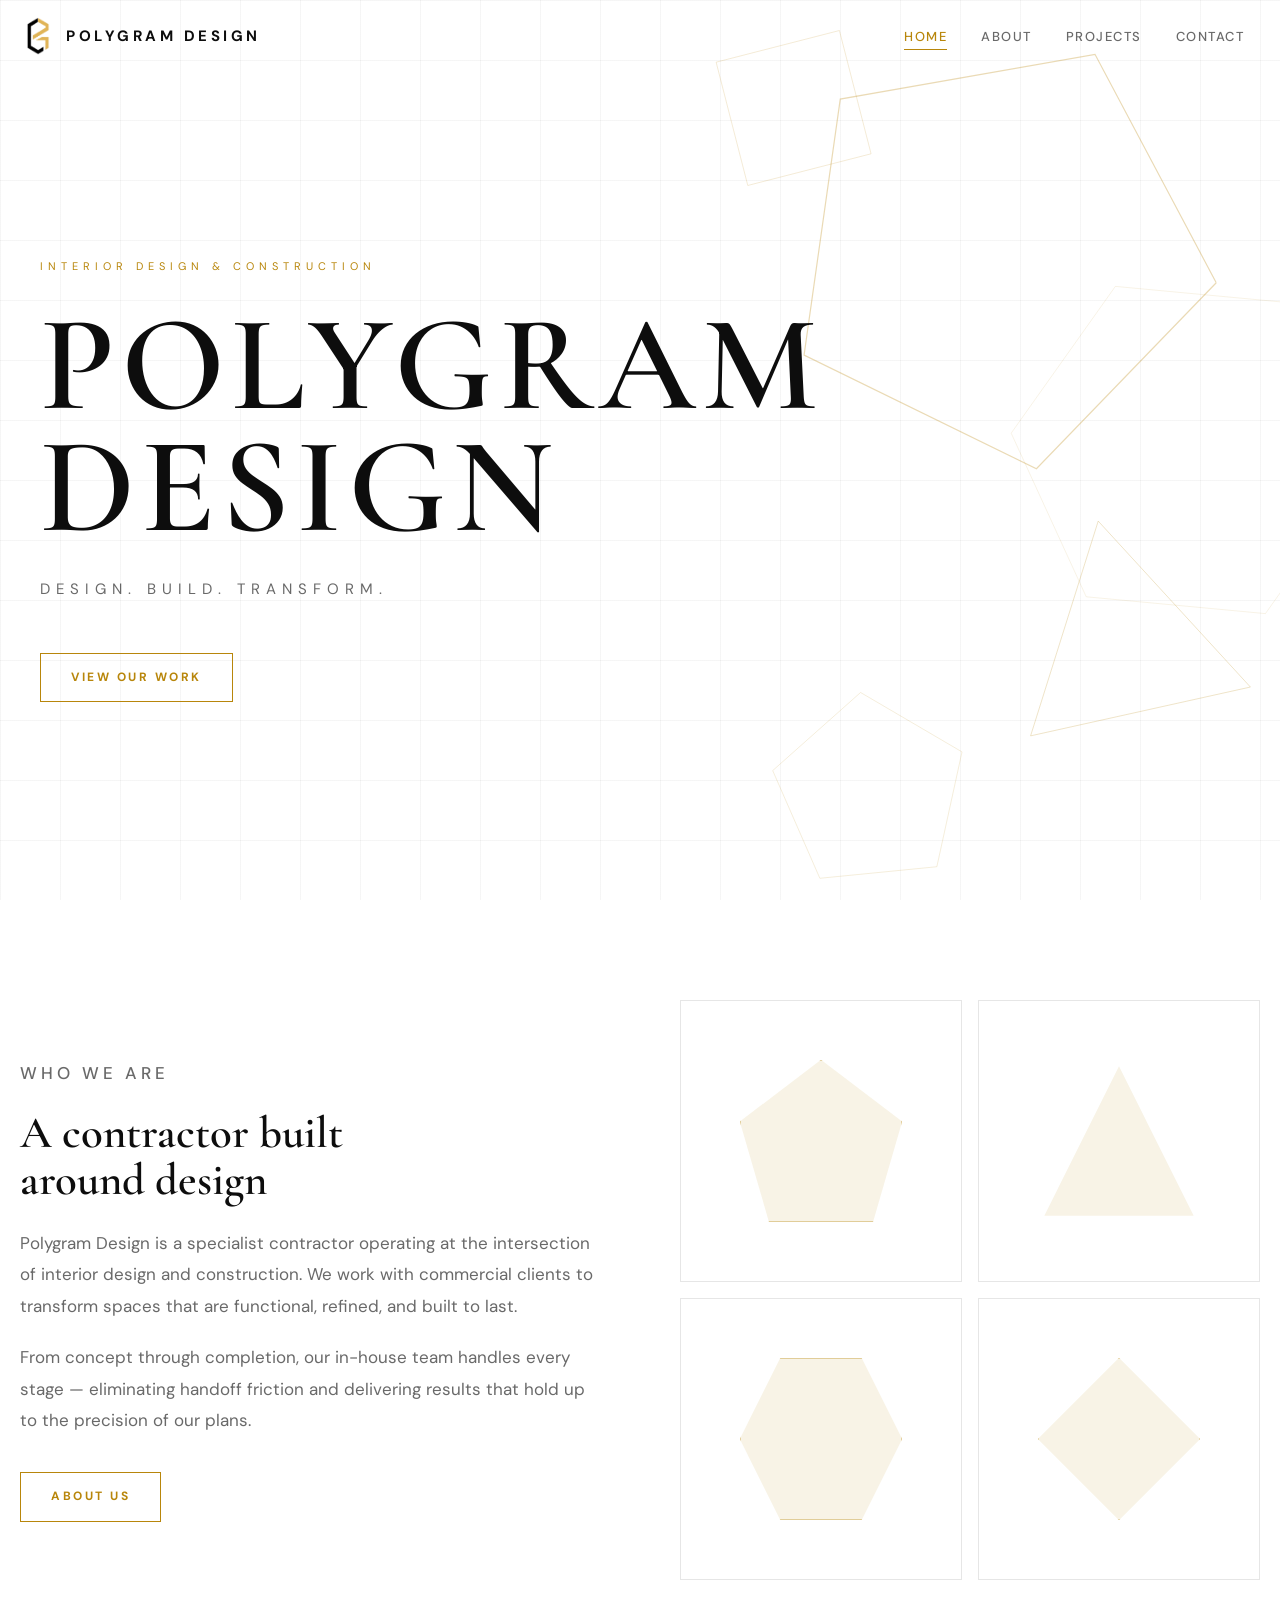
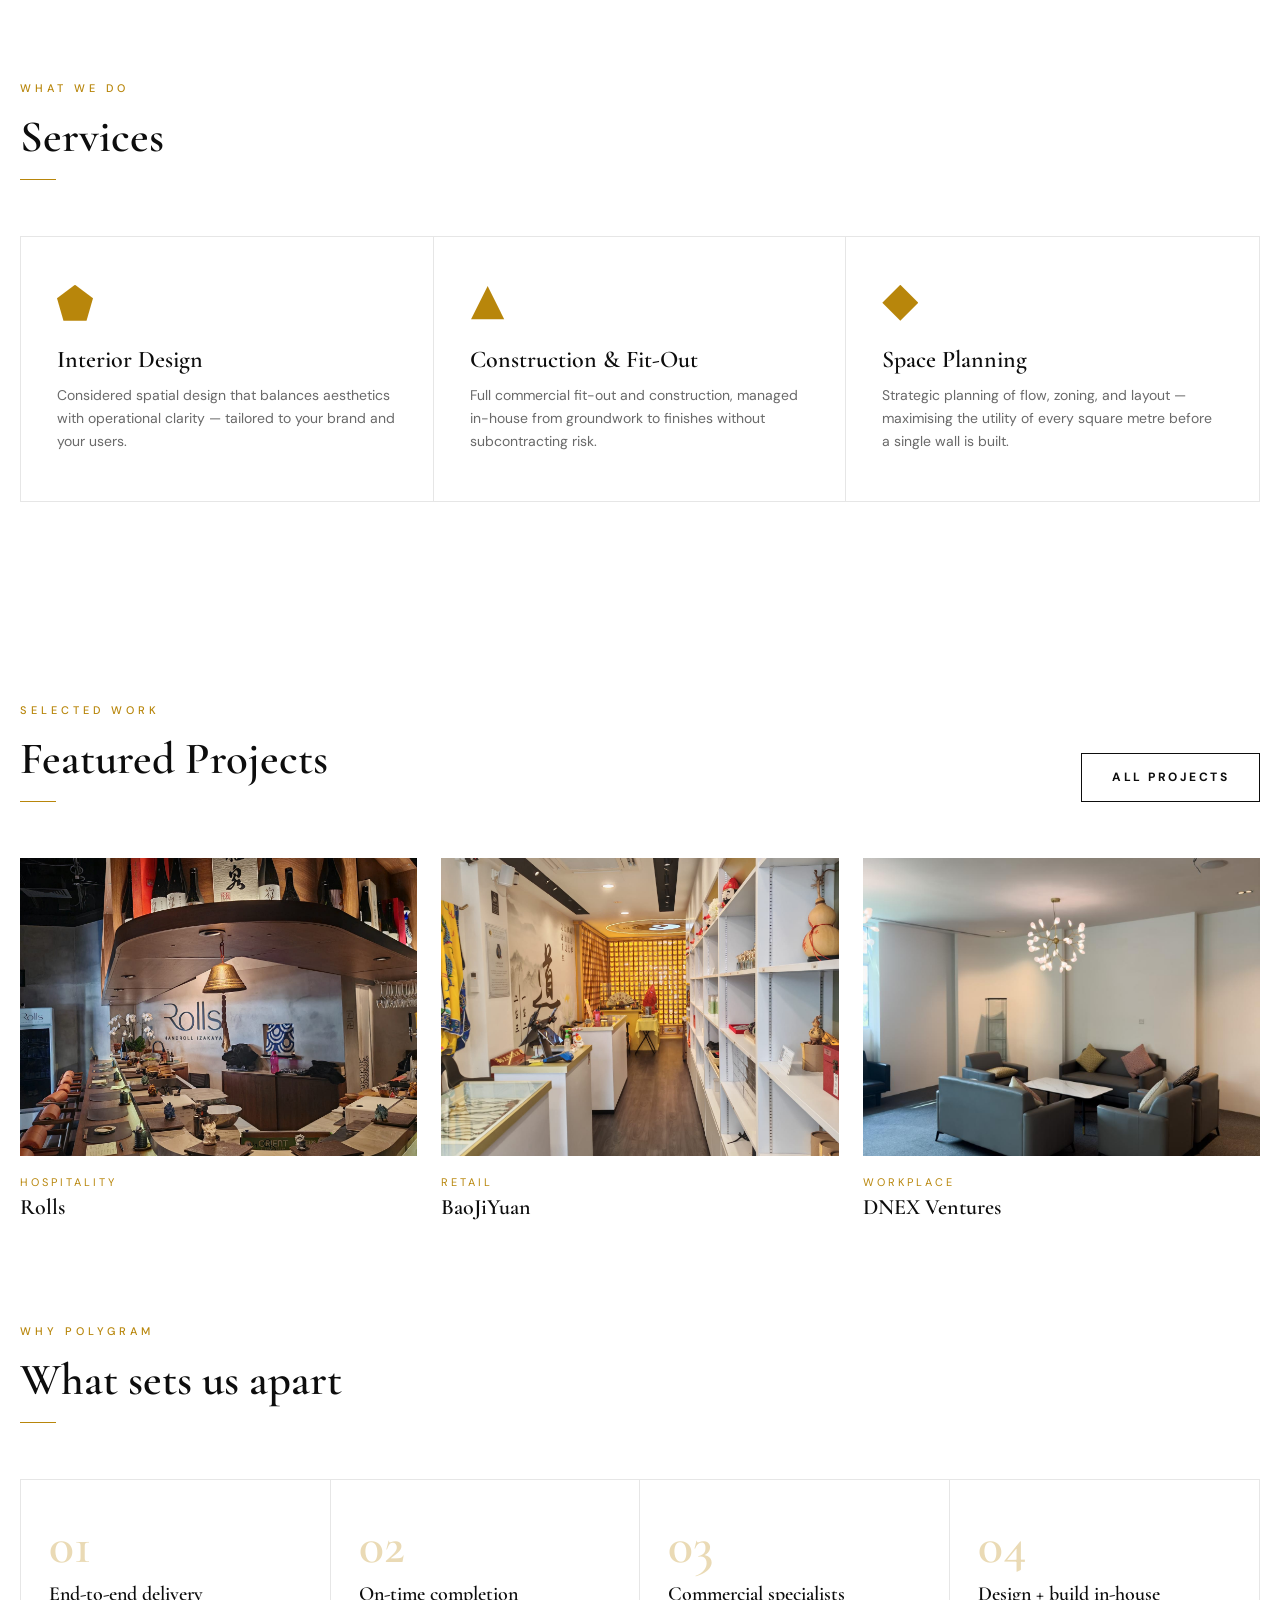
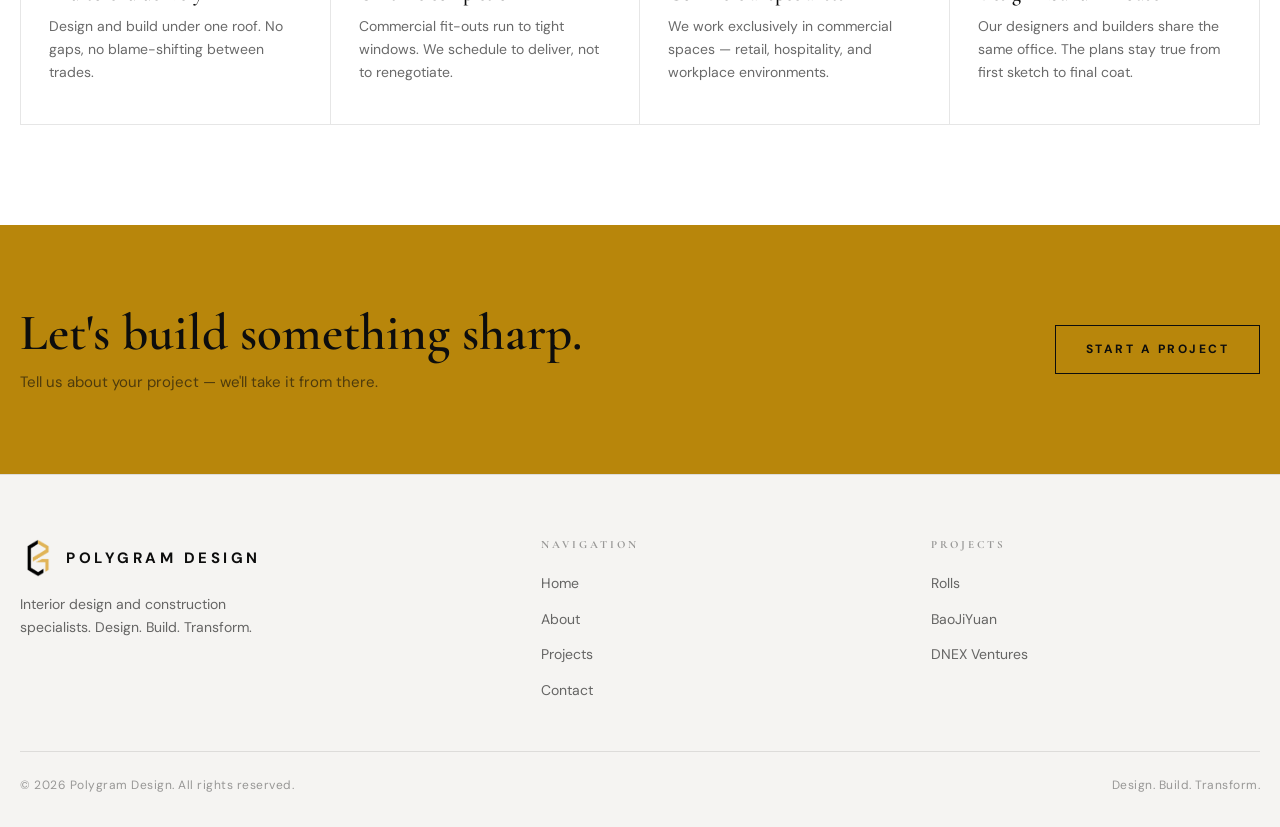
==== index.html @ 3a6e8528 "Initial commit: Polygram Design portfolio website Co-Authored-By: Claude Sonnet 4.6 <noreply@anthrop" ====
<!DOCTYPE html>
<html lang="en">
<head>
<meta charset="UTF-8">
<meta name="viewport" content="width=device-width, initial-scale=1.0">
<title>Polygram Design — Interior Design &amp; Construction</title>
<link rel="preconnect" href="https://fonts.googleapis.com">
<link rel="preconnect" href="https://fonts.gstatic.com" crossorigin>
<link href="https://fonts.googleapis.com/css2?family=Cormorant+Garamond:ital,wght@0,400;0,500;0,600;0,700;1,400;1,600&family=DM+Sans:wght@400;500;700&display=swap" rel="stylesheet">
<link rel="stylesheet" href="styles.css">
</head>
<body>

<!-- NAVBAR -->
<nav class="navbar" aria-label="Main navigation">
  <div class="container">
    <a href="index.html" class="nav-logo"><img src="logo/polygram%20logo.png" alt="Polygram Design" class="nav-logo-img"><span class="nav-logo-name">POLYGRAM DESIGN</span></a>
    <ul class="nav-links">
      <li><a href="index.html" class="active">Home</a></li>
      <li><a href="about.html">About</a></li>
      <li><a href="projects.html">Projects</a></li>
      <li><a href="contact.html">Contact</a></li>
    </ul>
    <button class="nav-hamburger" aria-label="Toggle menu" aria-expanded="false">
      <span></span><span></span><span></span>
    </button>
  </div>
</nav>
<nav class="nav-mobile" aria-label="Mobile navigation">
  <a href="index.html" class="active">Home</a>
  <a href="about.html">About</a>
  <a href="projects.html">Projects</a>
  <a href="contact.html">Contact</a>
</nav>

<!-- HERO -->
<section class="hero" aria-label="Hero">
  <canvas id="hero-canvas" aria-hidden="true"></canvas>
  <div class="hero-content">
    <p class="hero-label">Interior Design &amp; Construction</p>
    <h1 class="hero-name">POLYGRAM<br>DESIGN</h1>
    <p class="hero-tagline">Design. Build. Transform.</p>
    <div class="hero-cta">
      <a href="projects.html" class="btn btn-gold">View Our Work</a>
    </div>
  </div>
</section>

<!-- ABOUT SNIPPET -->
<section class="section reveal-section" aria-labelledby="about-heading">
  <div class="container">
    <div class="about-snippet">
      <div class="about-snippet-text">
        <p class="eyebrow">Who we are</p>
        <h2 id="about-heading" style="font-size:clamp(30px,3.5vw,46px);margin-bottom:24px;">A contractor built<br>around design</h2>
        <p>Polygram Design is a specialist contractor operating at the intersection of interior design and construction. We work with commercial clients to transform spaces that are functional, refined, and built to last.</p>
        <p>From concept through completion, our in-house team handles every stage — eliminating handoff friction and delivering results that hold up to the precision of our plans.</p>
        <a href="about.html" class="btn btn-gold" style="margin-top:16px;">About Us</a>
      </div>
      <div class="about-snippet-visual" aria-hidden="true">
        <div class="about-poly-grid reveal-stagger">
          <div class="about-poly-item"><div class="poly-shape poly-pent"></div></div>
          <div class="about-poly-item"><div class="poly-shape poly-tri"></div></div>
          <div class="about-poly-item"><div class="poly-shape poly-hex"></div></div>
          <div class="about-poly-item"><div class="poly-shape poly-dia"></div></div>
        </div>
      </div>
    </div>
  </div>
</section>

<!-- SERVICES PREVIEW -->
<section class="section reveal-section" style="padding-top:0;" aria-labelledby="services-heading">
  <div class="container">
    <div class="section-header">
      <p class="eyebrow">What we do</p>
      <h2 id="services-heading" style="font-size:clamp(30px,3.5vw,46px);">Services</h2>
      <div class="gold-rule"></div>
    </div>
    <div class="services-grid reveal-stagger">
      <div class="service-card">
        <div class="service-icon poly-pent"></div>
        <h3>Interior Design</h3>
        <p>Considered spatial design that balances aesthetics with operational clarity — tailored to your brand and your users.</p>
      </div>
      <div class="service-card">
        <div class="service-icon poly-tri"></div>
        <h3>Construction &amp; Fit-Out</h3>
        <p>Full commercial fit-out and construction, managed in-house from groundwork to finishes without subcontracting risk.</p>
      </div>
      <div class="service-card">
        <div class="service-icon poly-dia"></div>
        <h3>Space Planning</h3>
        <p>Strategic planning of flow, zoning, and layout — maximising the utility of every square metre before a single wall is built.</p>
      </div>
    </div>
  </div>
</section>

<!-- FEATURED PROJECTS -->
<section class="section reveal-section" aria-labelledby="projects-heading">
  <div class="container">
    <div class="section-header" style="display:flex;justify-content:space-between;align-items:flex-end;flex-wrap:wrap;gap:20px;">
      <div>
        <p class="eyebrow">Selected work</p>
        <h2 id="projects-heading" style="font-size:clamp(30px,3.5vw,46px);">Featured Projects</h2>
        <div class="gold-rule"></div>
      </div>
      <a href="projects.html" class="btn" style="align-self:flex-end;">All Projects</a>
    </div>
    <div class="projects-grid reveal-stagger">
      <a href="project-restaurant.html" class="project-card">
        <div class="project-card-img">
          <img src="Rolls%20images/header.jpeg" alt="Rolls project">
          <div class="project-card-overlay"><span>View Project</span></div>
        </div>
        <div class="project-card-info">
          <p class="cat">Hospitality</p>
          <h3>Rolls</h3>
        </div>
      </a>
      <a href="project-religious-shop.html" class="project-card">
        <div class="project-card-img">
          <img src="BaoJiYuan%20images/header.jpeg" alt="BaoJiYuan project">
          <div class="project-card-overlay"><span>View Project</span></div>
        </div>
        <div class="project-card-info">
          <p class="cat">Retail</p>
          <h3>BaoJiYuan</h3>
        </div>
      </a>
      <a href="project-dnex.html" class="project-card">
        <div class="project-card-img">
          <img src="DNEX%20Ventures%20images/header.jpeg" alt="DNEX Ventures workplace fit-out">
          <div class="project-card-overlay"><span>View Project</span></div>
        </div>
        <div class="project-card-info">
          <p class="cat">Workplace</p>
          <h3>DNEX Ventures</h3>
        </div>
      </a>
    </div>
  </div>
</section>

<!-- WHY US -->
<section class="section reveal-section" style="padding-top:0;" aria-labelledby="why-heading">
  <div class="container">
    <div class="section-header">
      <p class="eyebrow">Why Polygram</p>
      <h2 id="why-heading" style="font-size:clamp(30px,3.5vw,46px);">What sets us apart</h2>
      <div class="gold-rule"></div>
    </div>
    <div class="why-grid reveal-stagger">
      <div class="why-item">
        <div class="why-num">01</div>
        <h3>End-to-end delivery</h3>
        <p>Design and build under one roof. No gaps, no blame-shifting between trades.</p>
      </div>
      <div class="why-item">
        <div class="why-num">02</div>
        <h3>On-time completion</h3>
        <p>Commercial fit-outs run to tight windows. We schedule to deliver, not to renegotiate.</p>
      </div>
      <div class="why-item">
        <div class="why-num">03</div>
        <h3>Commercial specialists</h3>
        <p>We work exclusively in commercial spaces — retail, hospitality, and workplace environments.</p>
      </div>
      <div class="why-item">
        <div class="why-num">04</div>
        <h3>Design + build in-house</h3>
        <p>Our designers and builders share the same office. The plans stay true from first sketch to final coat.</p>
      </div>
    </div>
  </div>
</section>

<!-- CTA STRIP -->
<section class="cta-strip reveal-section" aria-label="Call to action">
  <div class="container">
    <div>
      <h2>Let's build something sharp.</h2>
      <p>Tell us about your project — we'll take it from there.</p>
    </div>
    <a href="contact.html" class="btn btn-dark">Start a Project</a>
  </div>
</section>

<!-- FOOTER -->
<footer>
  <div class="container">
    <div class="footer-inner">
      <div class="footer-brand">
        <a href="index.html" class="nav-logo"><img src="logo/polygram%20logo.png" alt="Polygram Design" class="nav-logo-img"><span class="nav-logo-name">POLYGRAM DESIGN</span></a>
        <p>Interior design and construction specialists. Design. Build. Transform.</p>
      </div>
      <div class="footer-col">
        <h4>Navigation</h4>
        <ul>
          <li><a href="index.html">Home</a></li>
          <li><a href="about.html">About</a></li>
          <li><a href="projects.html">Projects</a></li>
          <li><a href="contact.html">Contact</a></li>
        </ul>
      </div>
      <div class="footer-col">
        <h4>Projects</h4>
        <ul>
          <li><a href="project-restaurant.html">Rolls</a></li>
          <li><a href="project-religious-shop.html">BaoJiYuan</a></li>
          <li><a href="project-dnex.html">DNEX Ventures</a></li>
        </ul>
      </div>
    </div>
    <div class="footer-bottom">
      <p>© 2026 Polygram Design. All rights reserved.</p>
      <p>Design. Build. Transform.</p>
    </div>
  </div>
</footer>

<script src="main.js"></script>
</body>
</html>
---- styles.css ----
/* ============================================================
   POLYGRAM DESIGN — styles.css
   ============================================================ */

@import url('https://fonts.googleapis.com/css2?family=Cormorant+Garamond:ital,wght@0,400;0,500;0,600;0,700;1,400;1,600&family=DM+Sans:wght@400;500;700&display=swap');

:root {
  --bg:            #ffffff;
  --bg-alt:        #f5f4f2;
  --bg-card:       #f9f8f6;
  --text:          #0d0d0d;
  --text-soft:     rgba(13,13,13,0.62);
  --text-muted:    rgba(13,13,13,0.40);
  --gold:          #b8860b;
  --gold-dim:      rgba(184,134,11,0.10);
  --border:        rgba(13,13,13,0.10);
  --border-strong: rgba(13,13,13,0.20);
  --nav-h:         72px;
  --nav-h-sm:      54px;
}

*, *::before, *::after { box-sizing: border-box; margin: 0; padding: 0; }
html { scroll-behavior: smooth; }
body {
  background: var(--bg);
  color: var(--text);
  font-family: 'DM Sans', system-ui, sans-serif;
  -webkit-font-smoothing: antialiased;
  line-height: 1.6;
  overflow-x: hidden;
}
body::before {
  content: "";
  position: fixed; inset: 0;
  pointer-events: none; z-index: 0;
  background-image:
    linear-gradient(rgba(13,13,13,0.04) 1px, transparent 1px),
    linear-gradient(90deg, rgba(13,13,13,0.04) 1px, transparent 1px);
  background-size: 60px 60px;
}
a { color: inherit; text-decoration: none; }
img { display: block; max-width: 100%; }
button { cursor: pointer; font-family: inherit; }

/* ---- Typography ---- */
h1,h2,h3,h4 { font-family: 'Cormorant Garamond', serif; font-weight: 600; line-height: 1.05; }

.eyebrow {
  font-family: 'DM Sans', sans-serif;
  font-size: 11px; font-weight: 500;
  letter-spacing: 4px; text-transform: uppercase;
  color: var(--gold); margin-bottom: 16px;
}

.lead { font-size: 17px; color: var(--text-soft); max-width: 56ch; line-height: 1.8; }

/* ---- Layout ---- */
.container { max-width: 1440px; margin: 0 auto; padding: 0 20px; }
section { position: relative; z-index: 1; }
.section { padding: 100px 0; }
.section-header { margin-bottom: 56px; }
.gold-rule { width: 36px; height: 1px; background: var(--gold); margin: 18px 0 0; }

@media (max-width: 768px) {
  .container { padding: 0 14px; }
  .section { padding: 70px 0; }
}

/* ============================================================
   NAVBAR
   ============================================================ */
.navbar {
  position: fixed; top: 0; left: 0; right: 0; z-index: 100;
  height: var(--nav-h);
  display: flex; align-items: center;
  transition: height .3s ease, background .3s ease, border-color .3s ease;
  border-bottom: 1px solid transparent;
}
.navbar.scrolled {
  height: var(--nav-h-sm);
  background: rgba(255,255,255,0.96);
  backdrop-filter: blur(14px);
  border-bottom-color: var(--border);
}
.navbar .container { display: flex; align-items: center; justify-content: space-between; width: 100%; }

.nav-logo {
  display: flex; align-items: center; gap: 10px;
}
.nav-logo-img {
  height: 38px; width: auto; display: block; flex-shrink: 0;
  transition: opacity .2s;
}
.nav-logo:hover .nav-logo-img { opacity: 0.82; }
.nav-logo-name {
  font-family: 'DM Sans', sans-serif; font-weight: 700;
  font-size: 15px; letter-spacing: 3.5px; text-transform: uppercase;
  color: var(--text);
}

.nav-links { display: flex; align-items: center; gap: 2px; list-style: none; }
.nav-links a {
  font-size: 13px; font-weight: 500; letter-spacing: 1.5px;
  text-transform: uppercase; color: var(--text-soft);
  padding: 7px 16px; position: relative; transition: color .2s;
}
.nav-links a::after {
  content: ""; position: absolute; bottom: 2px; left: 16px; right: 16px;
  height: 1px; background: var(--gold);
  transform: scaleX(0); transition: transform .25s ease;
}
.nav-links a:hover, .nav-links a.active { color: var(--text); }
.nav-links a.active { color: var(--gold); }
.nav-links a.active::after, .nav-links a:hover::after { transform: scaleX(1); }

.nav-hamburger {
  display: none; flex-direction: column; justify-content: space-between;
  width: 26px; height: 18px; background: none; border: none; padding: 0;
}
.nav-hamburger span { display: block; height: 1.5px; background: var(--text); transition: transform .3s, opacity .3s; }
.nav-hamburger.open span:nth-child(1) { transform: translateY(8px) rotate(45deg); }
.nav-hamburger.open span:nth-child(2) { opacity: 0; }
.nav-hamburger.open span:nth-child(3) { transform: translateY(-8px) rotate(-45deg); }

.nav-mobile {
  display: none; position: fixed;
  top: var(--nav-h-sm); left: 0; right: 0;
  background: rgba(255,255,255,0.98); backdrop-filter: blur(16px);
  border-bottom: 1px solid var(--border);
  z-index: 99; padding: 24px 40px;
  flex-direction: column; gap: 0;
}
.nav-mobile.open { display: flex; }
.nav-mobile a {
  font-size: 17px; font-weight: 500; color: var(--text-soft);
  padding: 14px 0; border-bottom: 1px solid var(--border);
  transition: color .2s; letter-spacing: 1px;
}
.nav-mobile a:last-child { border-bottom: none; }
.nav-mobile a:hover, .nav-mobile a.active { color: var(--gold); }

@media (max-width: 768px) {
  .nav-links { display: none; }
  .nav-hamburger { display: flex; }
}

/* ============================================================
   BUTTONS
   ============================================================ */
.btn {
  display: inline-flex; align-items: center; gap: 10px;
  font-family: 'DM Sans', sans-serif; font-size: 12px;
  font-weight: 700; letter-spacing: 2.5px; text-transform: uppercase;
  padding: 14px 30px; border: 1px solid var(--text); color: var(--text);
  background: transparent; position: relative; overflow: hidden;
  transition: color .3s ease; cursor: pointer;
}
.btn::before {
  content: ""; position: absolute; inset: 0; background: var(--text);
  transform: scaleX(0); transform-origin: left; transition: transform .3s ease; z-index: -1;
}
.btn:hover { color: var(--bg); }
.btn:hover::before { transform: scaleX(1); }

.btn-gold { border-color: var(--gold); color: var(--gold); }
.btn-gold::before { background: var(--gold); }
.btn-gold:hover { color: var(--bg); }

.btn-fill { background: var(--gold); border-color: var(--gold); color: #ffffff; }
.btn-fill::before { background: #9a6e00; }
.btn-fill:hover { color: #ffffff; }

.btn-dark { border-color: #0d0d0d; color: #0d0d0d; }
.btn-dark::before { background: #0d0d0d; }
.btn-dark:hover { color: var(--gold); }

/* ============================================================
   HERO (index.html)
   ============================================================ */
.hero {
  position: relative; min-height: 100vh;
  display: flex; align-items: center; overflow: hidden;
}
#hero-canvas {
  position: absolute; inset: 0; width: 100%; height: 100%;
}
.hero-content {
  position: relative; z-index: 2;
  padding: 140px 40px 80px; max-width: 1440px; margin: 0 auto; width: 100%;
}
.hero-label {
  font-size: 11px; letter-spacing: 5px; text-transform: uppercase;
  color: var(--gold); margin-bottom: 28px;
  opacity: 0; transform: translateY(14px);
}
.hero-name {
  font-family: 'Cormorant Garamond', serif;
  font-size: clamp(72px, 12vw, 136px);
  font-weight: 600; letter-spacing: 6px; line-height: 0.9;
  margin-bottom: 28px;
  opacity: 0; transform: translateY(20px);
}
.hero-tagline {
  font-size: clamp(12px, 1.3vw, 15px); letter-spacing: 6px;
  text-transform: uppercase; color: var(--text-soft);
  margin-bottom: 52px;
  opacity: 0; transform: translateY(14px);
}
.hero-cta { opacity: 0; transform: translateY(14px); }

@media (prefers-reduced-motion: no-preference) {
  .hero-label.go  { animation: fadeUp .8s cubic-bezier(.22,1,.36,1) .15s forwards; }
  .hero-name.go   { animation: fadeUp .9s cubic-bezier(.22,1,.36,1) .38s forwards; }
  .hero-tagline.go{ animation: fadeUp .8s cubic-bezier(.22,1,.36,1) .64s forwards; }
  .hero-cta.go    { animation: fadeUp .8s cubic-bezier(.22,1,.36,1) .84s forwards; }
}
@media (prefers-reduced-motion: reduce) {
  .hero-label,.hero-name,.hero-tagline,.hero-cta { opacity:1; transform:none; }
}
@keyframes fadeUp { to { opacity:1; transform:none; } }

/* ============================================================
   SCROLL REVEAL
   ============================================================ */
.reveal-section {
  opacity: 0; transform: translateY(28px);
  transition: opacity .7s cubic-bezier(.22,1,.36,1), transform .7s cubic-bezier(.22,1,.36,1);
}
.reveal-section.visible { opacity:1; transform:none; }
@media (prefers-reduced-motion: reduce) {
  .reveal-section { opacity:1; transform:none; transition:none; }
}

/* ============================================================
   ABOUT SNIPPET (home)
   ============================================================ */
.about-snippet {
  display: grid; grid-template-columns: 1fr 1fr;
  gap: 80px; align-items: center;
}
.about-snippet-text p { font-size: 17px; color: var(--text-soft); line-height: 1.85; margin-bottom: 20px; }
.about-poly-grid { display: grid; grid-template-columns: 1fr 1fr; gap: 16px; }
.about-poly-item {
  aspect-ratio: 1; border: 1px solid var(--border);
  display: flex; align-items: center; justify-content: center;
}
.poly-shape {
  width: 58%; height: 58%;
  background: var(--gold-dim); border: 1px solid rgba(184,134,11,0.35);
}
.poly-pent { clip-path: polygon(50% 0%,100% 38%,82% 100%,18% 100%,0% 38%); }
.poly-tri  { clip-path: polygon(50% 4%,96% 96%,4% 96%); }
.poly-dia  { clip-path: polygon(50% 0%,100% 50%,50% 100%,0% 50%); }
.poly-hex  { clip-path: polygon(25% 0%,75% 0%,100% 50%,75% 100%,25% 100%,0% 50%); }

@media (max-width: 900px) {
  .about-snippet { grid-template-columns: 1fr; gap: 36px; }
  .about-snippet-visual { display: none; }
}

/* ============================================================
   SERVICE CARDS
   ============================================================ */
.services-grid { display: grid; grid-template-columns: repeat(3,1fr); border: 1px solid var(--border); }
.service-card {
  padding: 48px 36px; border-right: 1px solid var(--border);
  background: var(--bg); transition: background .3s;
  position: relative; overflow: hidden;
}
.service-card:last-child { border-right: none; }
.service-card::after {
  content: ""; position: absolute; bottom: 0; left: 0; right: 0;
  height: 2px; background: var(--gold);
  transform: scaleX(0); transition: transform .3s ease;
}
.service-card:hover { background: var(--bg-alt); }
.service-card:hover::after { transform: scaleX(1); }
.service-icon { width: 36px; height: 36px; background: var(--gold); margin-bottom: 26px; }
.service-card h3 { font-size: 24px; margin-bottom: 12px; }
.service-card p { font-size: 14px; color: var(--text-soft); line-height: 1.65; }

@media (max-width: 768px) {
  .services-grid { grid-template-columns: 1fr; }
  .service-card { border-right: none; border-bottom: 1px solid var(--border); }
  .service-card:last-child { border-bottom: none; }
}

/* ============================================================
   PROJECT CARDS (shared)
   ============================================================ */
.projects-grid { display: grid; grid-template-columns: repeat(3,1fr); gap: 24px; }
.project-card { display: block; }
.project-card-img { position: relative; overflow: hidden; aspect-ratio: 4/3; }
.project-card-img img { width:100%; height:100%; object-fit:cover; transition: transform .55s cubic-bezier(.22,1,.36,1); }
.project-card-overlay {
  position: absolute; inset:0; background: rgba(0,0,0,0.72);
  display:flex; align-items:center; justify-content:center;
  opacity:0; transition: opacity .3s;
}
.project-card-overlay span {
  font-size: 11px; font-weight: 700; letter-spacing: 3px; text-transform: uppercase;
  color: var(--gold); border: 1px solid var(--gold); padding: 10px 22px;
  transform: translateY(8px); transition: transform .3s;
}
.project-card:hover .project-card-img img { transform: scale(1.06); }
.project-card:hover .project-card-overlay { opacity: 1; }
.project-card:hover .project-card-overlay span { transform: none; }
.project-card-info { padding: 18px 0 4px; }
.project-card-info .cat { font-size: 11px; letter-spacing: 3px; text-transform: uppercase; color: var(--gold); margin-bottom: 5px; }
.project-card-info h3 { font-size: 22px; font-weight: 600; }

@media (max-width: 900px) { .projects-grid { grid-template-columns: 1fr 1fr; } }
@media (max-width: 540px) { .projects-grid { grid-template-columns: 1fr; } }

/* ============================================================
   WHY US
   ============================================================ */
.why-grid { display: grid; grid-template-columns: repeat(4,1fr); border: 1px solid var(--border); }
.why-item { padding: 40px 28px; border-right: 1px solid var(--border); }
.why-item:last-child { border-right: none; }
.why-num {
  font-family: 'Cormorant Garamond', serif; font-size: 52px;
  font-weight: 600; color: var(--gold); opacity: 0.3; line-height: 1; margin-bottom: 12px;
}
.why-item h3 { font-size: 20px; margin-bottom: 10px; }
.why-item p { font-size: 14px; color: var(--text-soft); line-height: 1.65; }

@media (max-width: 900px) { .why-grid { grid-template-columns: 1fr 1fr; } .why-item { border-bottom: 1px solid var(--border); } }
@media (max-width: 480px) { .why-grid { grid-template-columns: 1fr; } }

/* ============================================================
   CTA STRIP
   ============================================================ */
.cta-strip { background: var(--gold); padding: 80px 0; }
.cta-strip .container { display: flex; align-items: center; justify-content: space-between; gap: 40px; flex-wrap: wrap; }
.cta-strip h2 { font-size: clamp(30px,4vw,52px); font-weight: 600; color: #0d0d0d; line-height: 1.1; }
.cta-strip p { font-size: 15px; color: rgba(13,13,13,0.62); margin-top: 8px; }

/* ============================================================
   FOOTER
   ============================================================ */
footer { background: var(--bg-alt); border-top: 1px solid var(--border); padding: 64px 0 32px; }
.footer-inner { display: grid; grid-template-columns: 1.4fr 1fr 1fr; gap: 60px; margin-bottom: 48px; }
.footer-brand .nav-logo { margin-bottom: 16px; }
.footer-brand p { font-size: 14px; color: var(--text-soft); line-height: 1.7; max-width: 28ch; }
.footer-col h4 { font-size: 11px; font-weight: 700; letter-spacing: 3px; text-transform: uppercase; color: var(--text-muted); margin-bottom: 20px; }
.footer-col ul { list-style: none; display: flex; flex-direction: column; gap: 10px; }
.footer-col ul a { font-size: 14px; color: var(--text-soft); transition: color .2s; }
.footer-col ul a:hover { color: var(--gold); }
.footer-bottom {
  border-top: 1px solid var(--border); padding-top: 24px;
  display: flex; justify-content: space-between; align-items: center; gap: 16px; flex-wrap: wrap;
}
.footer-bottom p { font-size: 12px; color: var(--text-muted); letter-spacing: 0.5px; }

@media (max-width: 900px) { .footer-inner { grid-template-columns: 1fr 1fr; } }
@media (max-width: 540px) { .footer-inner { grid-template-columns: 1fr; gap: 36px; } }

/* ============================================================
   PAGE HERO (inner pages)
   ============================================================ */
.page-hero {
  padding: 160px 0 80px;
  border-bottom: 1px solid var(--border);
  position: relative; overflow: hidden;
}
.page-hero::after {
  content: ""; position: absolute; top: -80px; right: -60px;
  width: 440px; height: 440px;
  background: var(--gold-dim);
  clip-path: polygon(50% 0%,100% 38%,82% 100%,18% 100%,0% 38%);
}

/* ============================================================
   ABOUT PAGE
   ============================================================ */
.story-grid { display: grid; grid-template-columns: 1fr 1fr; gap: 80px; align-items: start; }
.story-text p { font-size: 16px; color: var(--text-soft); line-height: 1.85; margin-bottom: 20px; }

.values-grid { display: grid; grid-template-columns: repeat(3,1fr); border: 1px solid var(--border); }
.value-item { padding: 40px 28px; border-right: 1px solid var(--border); }
.value-item:last-child { border-right: none; }
.v-icon { width: 32px; height: 32px; background: var(--gold); margin-bottom: 20px; }
.value-item h3 { font-size: 22px; margin-bottom: 10px; }
.value-item p { font-size: 14px; color: var(--text-soft); line-height: 1.65; }

.team-grid { display: grid; grid-template-columns: repeat(3,1fr); gap: 24px; }
.team-card { border: 1px solid var(--border); overflow: hidden; }
.team-card-img { aspect-ratio: 3/4; overflow: hidden; }
.team-card-img img { width:100%; height:100%; object-fit:cover; filter: grayscale(20%); transition: transform .5s ease; }
.team-card:hover .team-card-img img { transform: scale(1.04); }
.team-card-info { padding: 20px 24px; border-top: 1px solid var(--border); }
.team-card-info h3 { font-size: 22px; margin-bottom: 4px; }
.team-card-info .role { font-size: 11px; letter-spacing: 3px; text-transform: uppercase; color: var(--gold); }

.timeline { display: flex; position: relative; margin-top: 48px; }
.timeline::before {
  content: ""; position: absolute; top: 7px; left: 0; right: 0;
  height: 1px; background: var(--border-strong);
}
.tl-step { flex: 1; text-align: center; padding-top: 28px; position: relative; }
.tl-dot {
  position: absolute; top: 0; left: 50%; transform: translateX(-50%);
  width: 14px; height: 14px; background: var(--gold);
  clip-path: polygon(50% 0%,100% 50%,50% 100%,0% 50%);
}
.tl-year { font-family: 'Cormorant Garamond', serif; font-size: 24px; font-weight: 600; color: var(--gold); margin-bottom: 4px; }
.tl-label { font-size: 13px; color: var(--text-soft); }

@media (max-width: 768px) {
  .story-grid { grid-template-columns: 1fr; gap: 40px; }
  .values-grid { grid-template-columns: 1fr; }
  .value-item { border-right: none; border-bottom: 1px solid var(--border); }
  .value-item:last-child { border-bottom: none; }
  .team-grid { grid-template-columns: 1fr; max-width: 380px; }
  .timeline { flex-direction: column; gap: 20px; }
  .timeline::before { display: none; }
  .tl-step { text-align: left; padding-top: 0; padding-left: 36px; }
  .tl-dot { top: 1px; left: 0; transform: none; }
}

/* ============================================================
   PROJECTS PAGE
   ============================================================ */
.filter-bar { display: flex; gap: 8px; flex-wrap: wrap; margin-bottom: 48px; }
.filter-btn {
  font-size: 12px; font-weight: 700; letter-spacing: 2.5px; text-transform: uppercase;
  padding: 9px 22px; border: 1px solid var(--border-strong);
  background: transparent; color: var(--text-soft); cursor: pointer; transition: all .2s;
}
.filter-btn:hover { border-color: var(--text); color: var(--text); }
.filter-btn.active { border-color: var(--gold); color: var(--gold); background: var(--gold-dim); }
.project-card.hidden { display: none; }

/* ============================================================
   PROJECT DETAIL
   ============================================================ */
.breadcrumb { font-size: 13px; color: var(--text-soft); margin-bottom: 20px; display: flex; align-items: center; gap: 8px; }
.breadcrumb a { transition: color .2s; }
.breadcrumb a:hover { color: var(--gold); }
.breadcrumb .sep { color: var(--text-muted); }
.cat-badge { font-size: 11px; letter-spacing: 3px; text-transform: uppercase; color: var(--gold); border: 1px solid var(--gold); padding: 4px 14px; margin-bottom: 20px; display: inline-block; }

.gallery-grid {
  display: grid; grid-template-columns: repeat(3,1fr);
  gap: 10px;
}
.gallery-item { overflow: hidden; position: relative; }
.gallery-item img { width:100%; height:100%; object-fit:cover; display:block; }
.gallery-item .g-overlay { display: none; }
.g-overlay .plus {
  width: 44px; height: 44px; border: 1px solid rgba(240,237,228,0.7);
  display:flex; align-items:center; justify-content:center;
  font-size: 22px; color: var(--text);
}
.gallery-item:nth-child(1) { grid-row: span 2; }
.gallery-item:nth-child(5) { grid-column: span 2; }

@media (max-width: 768px) {
  .gallery-grid { grid-template-columns: 1fr 1fr; }
  .gallery-item:nth-child(1) { grid-row: auto; }
  .gallery-item:nth-child(5) { grid-column: auto; }
}

/* Lightbox */
.lightbox {
  position: fixed; inset:0; background: rgba(0,0,0,0.93);
  z-index: 1000; display:flex; align-items:center; justify-content:center;
  opacity:0; pointer-events:none; transition: opacity .3s ease;
}
.lightbox.open { opacity:1; pointer-events:all; }
.lb-img { max-width: 88vw; max-height: 84vh; object-fit:contain; display:block; }
.lb-close {
  position: fixed; top:22px; right:28px;
  width:42px; height:42px; border:1px solid rgba(255,255,255,0.3);
  background:none; color:#fff; font-size:20px;
  display:flex; align-items:center; justify-content:center;
  cursor:pointer; transition: border-color .2s, background .2s;
}
.lb-close:hover { border-color:#fff; background:rgba(255,255,255,0.1); }
.lb-nav {
  position: fixed; top:50%; transform:translateY(-50%);
  width:50px; height:50px; border:1px solid rgba(255,255,255,0.3);
  background:none; color:#fff; font-size:24px;
  display:flex; align-items:center; justify-content:center;
  cursor:pointer; transition: border-color .2s, background .2s;
}
.lb-nav:hover { border-color:#fff; background:rgba(255,255,255,0.1); }
.lb-prev { left:22px; }
.lb-next { right:22px; }
.lb-counter {
  position: fixed; bottom:22px; left:50%; transform:translateX(-50%);
  font-size:12px; color:rgba(255,255,255,0.45); letter-spacing:2px;
}

.project-nav-strip {
  display:flex; justify-content:space-between; align-items:center;
  padding: 48px 0; border-top:1px solid var(--border); margin-top:80px;
  gap:20px; flex-wrap:wrap;
}

/* ============================================================
   CONTACT PAGE
   ============================================================ */
.contact-grid { display:grid; grid-template-columns:1.2fr 1fr; gap:80px; align-items:start; }

.contact-form .field { margin-bottom:22px; }
.contact-form label { display:block; font-size:11px; font-weight:700; letter-spacing:2.5px; text-transform:uppercase; color:var(--text-soft); margin-bottom:8px; }
.contact-form input,
.contact-form textarea {
  width:100%; background:var(--bg-alt); border:1px solid var(--border-strong);
  color:var(--text); font-family:'DM Sans',sans-serif; font-size:15px;
  padding:14px 18px; outline:none; transition:border-color .2s; resize:vertical;
}
.contact-form input:focus,
.contact-form textarea:focus { border-color:var(--gold); }
.contact-form input.error,
.contact-form textarea.error { border-color:#c0392b; }
.contact-form textarea { min-height:140px; }
.form-success {
  display:none; padding:18px; border:1px solid var(--gold);
  background:var(--gold-dim); color:var(--gold); font-size:14px; margin-top:20px;
  letter-spacing:0.5px;
}
.form-success.show { display:block; }

.contact-details { border:1px solid var(--border); padding:32px; margin-bottom:20px; }
.detail-item { display:flex; gap:16px; align-items:flex-start; padding-bottom:20px; margin-bottom:20px; border-bottom:1px solid var(--border); }
.detail-item:last-child { padding-bottom:0; margin-bottom:0; border-bottom:none; }
.d-icon { width:18px; height:18px; background:var(--gold); clip-path:polygon(50% 0%,100% 50%,50% 100%,0% 50%); flex-shrink:0; margin-top:3px; }
.detail-item h4 { font-size:11px; font-weight:700; letter-spacing:2px; text-transform:uppercase; color:var(--text-muted); margin-bottom:4px; font-family:'DM Sans',sans-serif; }
.detail-item p { font-size:15px; color:var(--text-soft); }

.map-embed {
  margin-top:40px;
  border:1px solid var(--border);
  overflow:hidden;
}

@media (max-width: 900px) { .contact-grid { grid-template-columns:1fr; gap:48px; } }

/* ============================================================
   PAGE HERO OPENING ANIMATION (inner pages)
   ============================================================ */
.page-hero .eyebrow,
.page-hero h1,
.page-hero .lead,
.page-hero .breadcrumb,
.page-hero .cat-badge {
  opacity: 0; transform: translateY(14px);
}
@media (prefers-reduced-motion: no-preference) {
  .page-hero .go { animation: fadeUp .85s cubic-bezier(.22,1,.36,1) forwards; }
}
@media (prefers-reduced-motion: reduce) {
  .page-hero .eyebrow,
  .page-hero h1,
  .page-hero .lead,
  .page-hero .breadcrumb,
  .page-hero .cat-badge { opacity: 1; transform: none; }
}

/* ============================================================
   STAGGERED CHILD REVEALS
   ============================================================ */
.reveal-stagger > * {
  opacity: 0;
  transform: translateY(20px);
  transition: opacity .55s cubic-bezier(.22,1,.36,1) var(--stagger-delay, 0ms),
              transform .55s cubic-bezier(.22,1,.36,1) var(--stagger-delay, 0ms);
}
.reveal-stagger.visible > * { opacity: 1; transform: none; }
@media (prefers-reduced-motion: reduce) {
  .reveal-stagger > * { opacity: 1; transform: none; transition: none; }
}
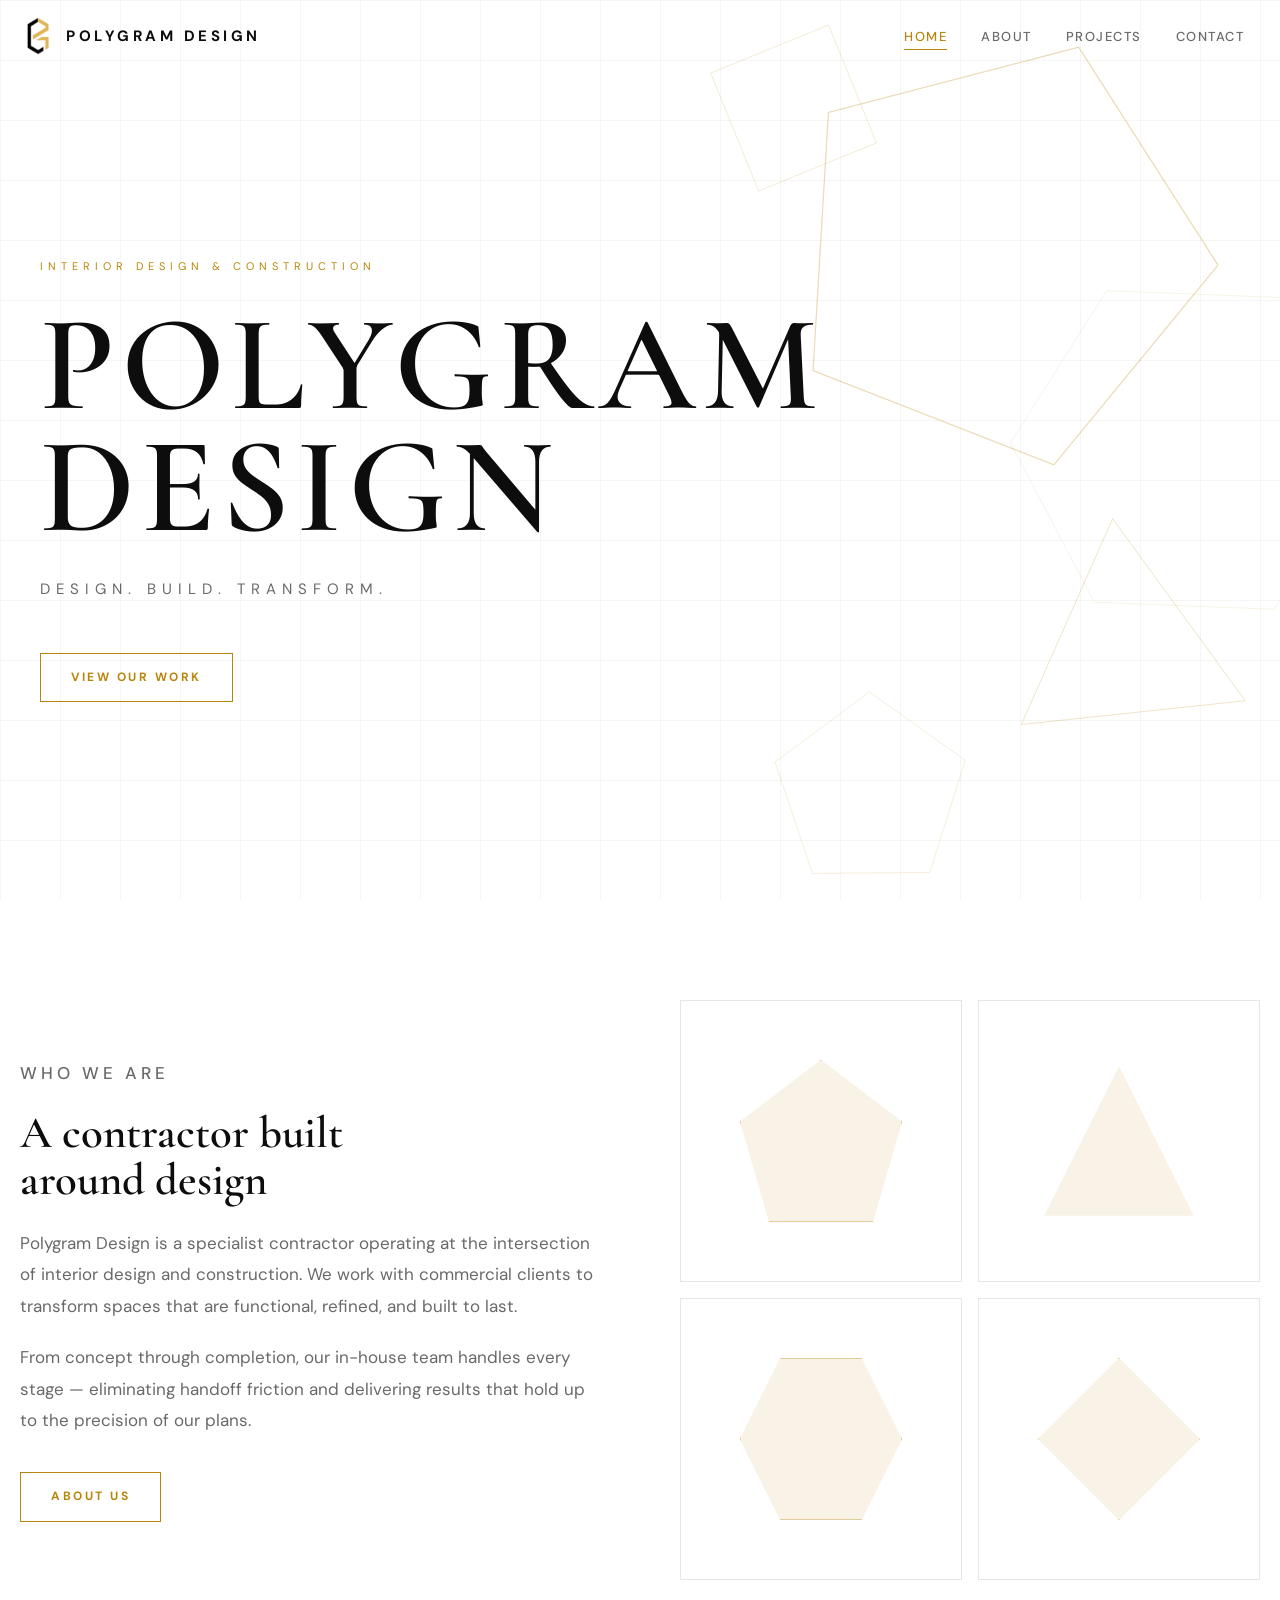
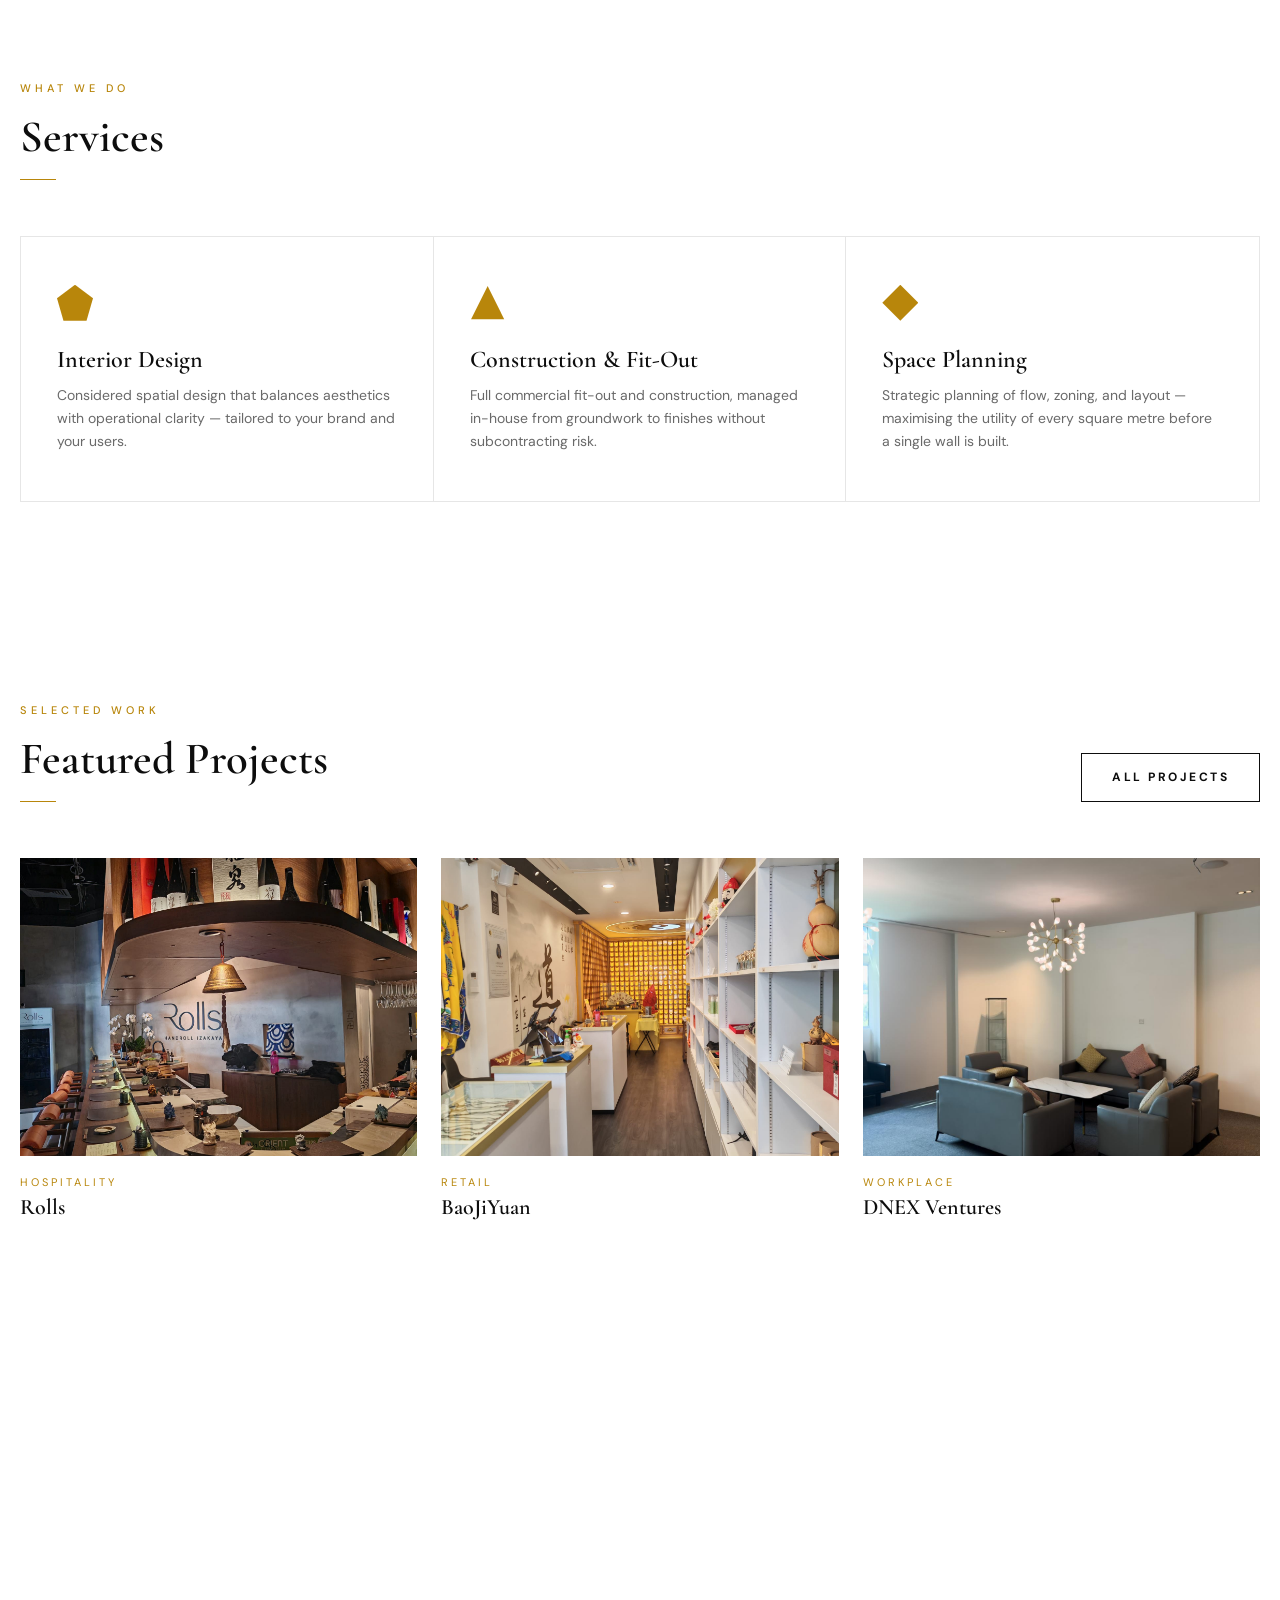
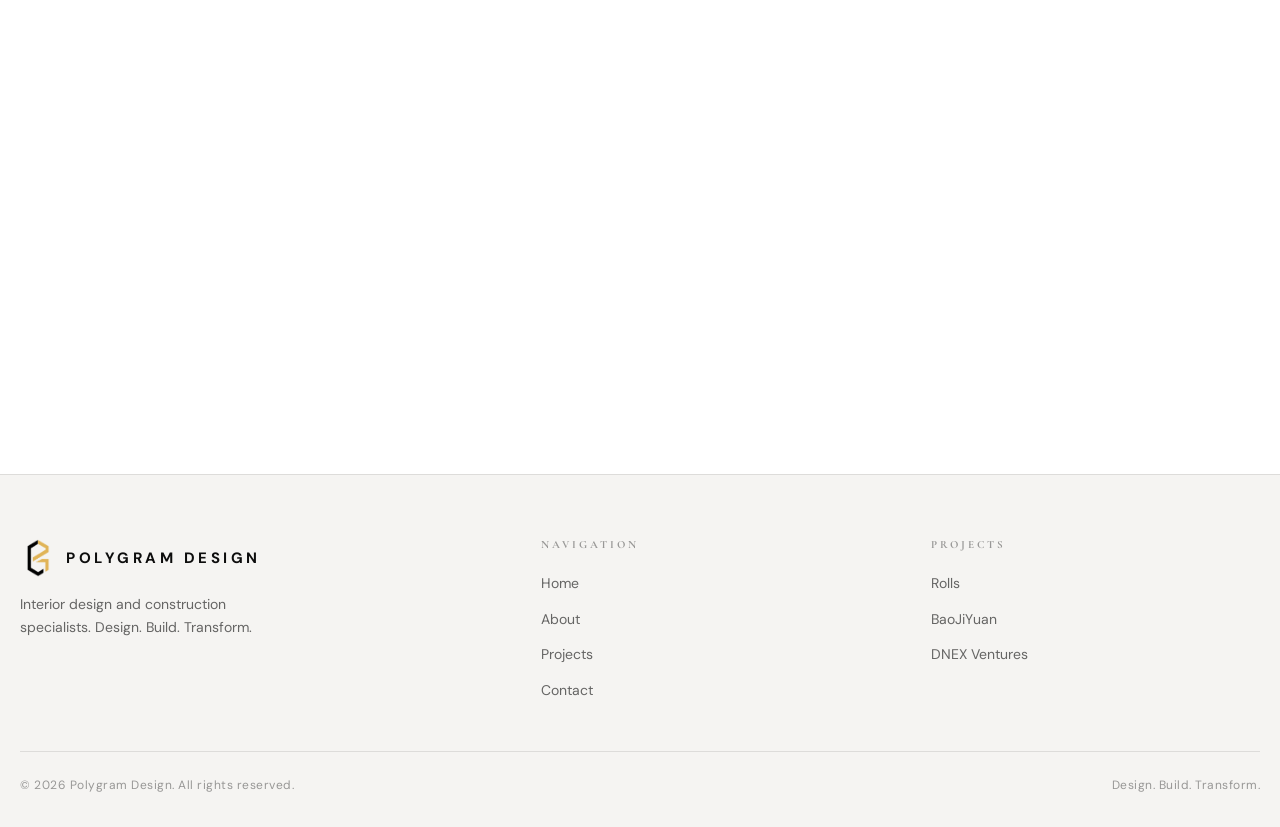
==== commit 0d5a1948: "Add SEO meta tags, sitemap, and robots.txt - Added unique title, meta description, canonical URL, Op" ====
--- a/index.html
+++ b/index.html
@@ -3,7 +3,19 @@
 <head>
 <meta charset="UTF-8">
 <meta name="viewport" content="width=device-width, initial-scale=1.0">
-<title>Polygram Design — Interior Design &amp; Construction</title>
+<title>Polygram Design | Graphic &amp; Web Design Studio Singapore</title>
+<meta name="description" content="Polygram Design is a Singapore-based design studio specialising in branding, web design, and visual storytelling. Let's build something great together.">
+<link rel="canonical" href="https://polygram.com.sg/">
+<meta property="og:type" content="website">
+<meta property="og:title" content="Polygram Design | Graphic &amp; Web Design Studio Singapore">
+<meta property="og:description" content="Polygram Design is a Singapore-based design studio specialising in branding, web design, and visual storytelling. Let's build something great together.">
+<meta property="og:image" content="https://polygram.com.sg/logo/polygram%20logo.png">
+<meta property="og:url" content="https://polygram.com.sg/">
+<meta name="twitter:card" content="summary_large_image">
+<meta name="twitter:title" content="Polygram Design | Graphic &amp; Web Design Studio Singapore">
+<meta name="twitter:description" content="Polygram Design is a Singapore-based design studio specialising in branding, web design, and visual storytelling. Let's build something great together.">
+<meta name="twitter:image" content="https://polygram.com.sg/logo/polygram%20logo.png">
+<link rel="icon" href="/favicon.ico" type="image/x-icon">
 <link rel="preconnect" href="https://fonts.googleapis.com">
 <link rel="preconnect" href="https://fonts.gstatic.com" crossorigin>
 <link href="https://fonts.googleapis.com/css2?family=Cormorant+Garamond:ital,wght@0,400;0,500;0,600;0,700;1,400;1,600&family=DM+Sans:wght@400;500;700&display=swap" rel="stylesheet">
--- a/styles.css
+++ b/styles.css
@@ -219,6 +219,11 @@
 }
 @keyframes fadeUp { to { opacity:1; transform:none; } }
 
+@media (max-width: 480px) {
+  .hero-content { padding: 130px 20px 60px; }
+  .hero-name { font-size: clamp(44px, 12.5vw, 72px); letter-spacing: 3px; }
+}
+
 /* ============================================================
    SCROLL REVEAL
    ============================================================ */
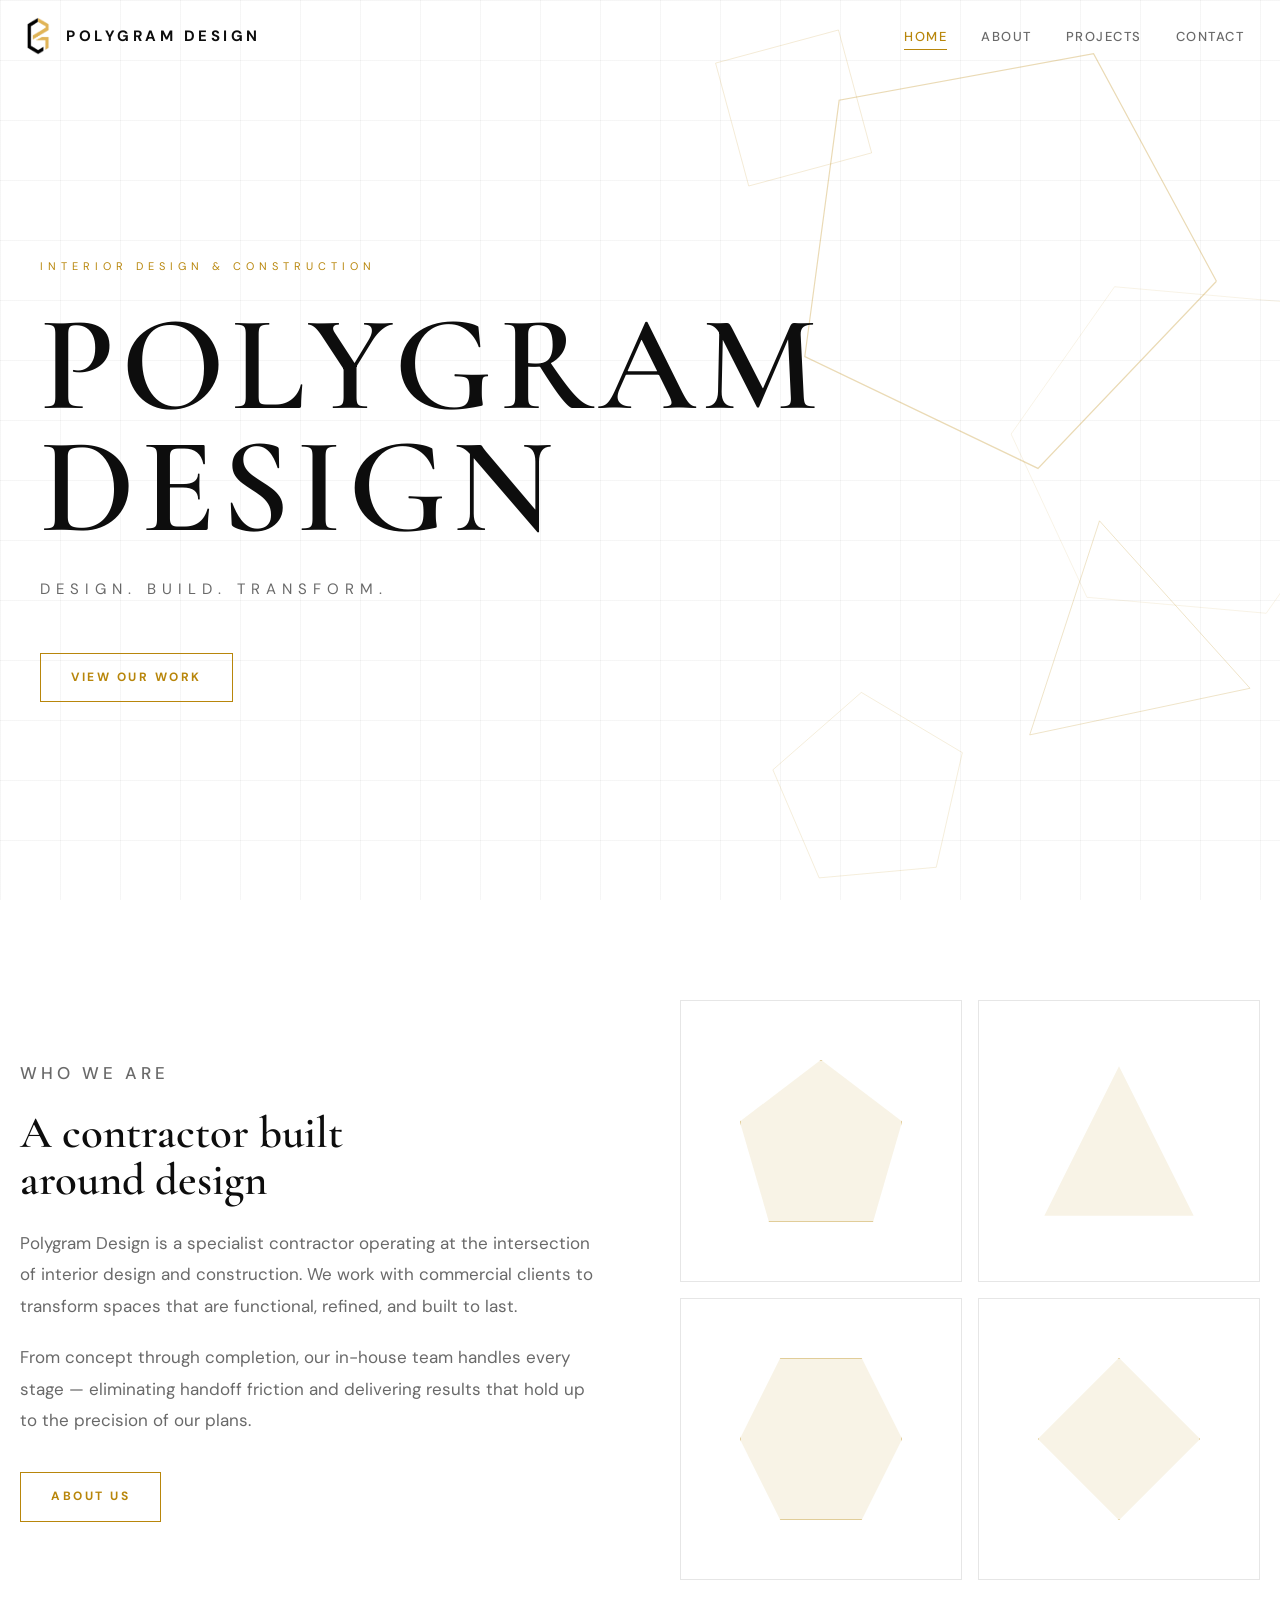
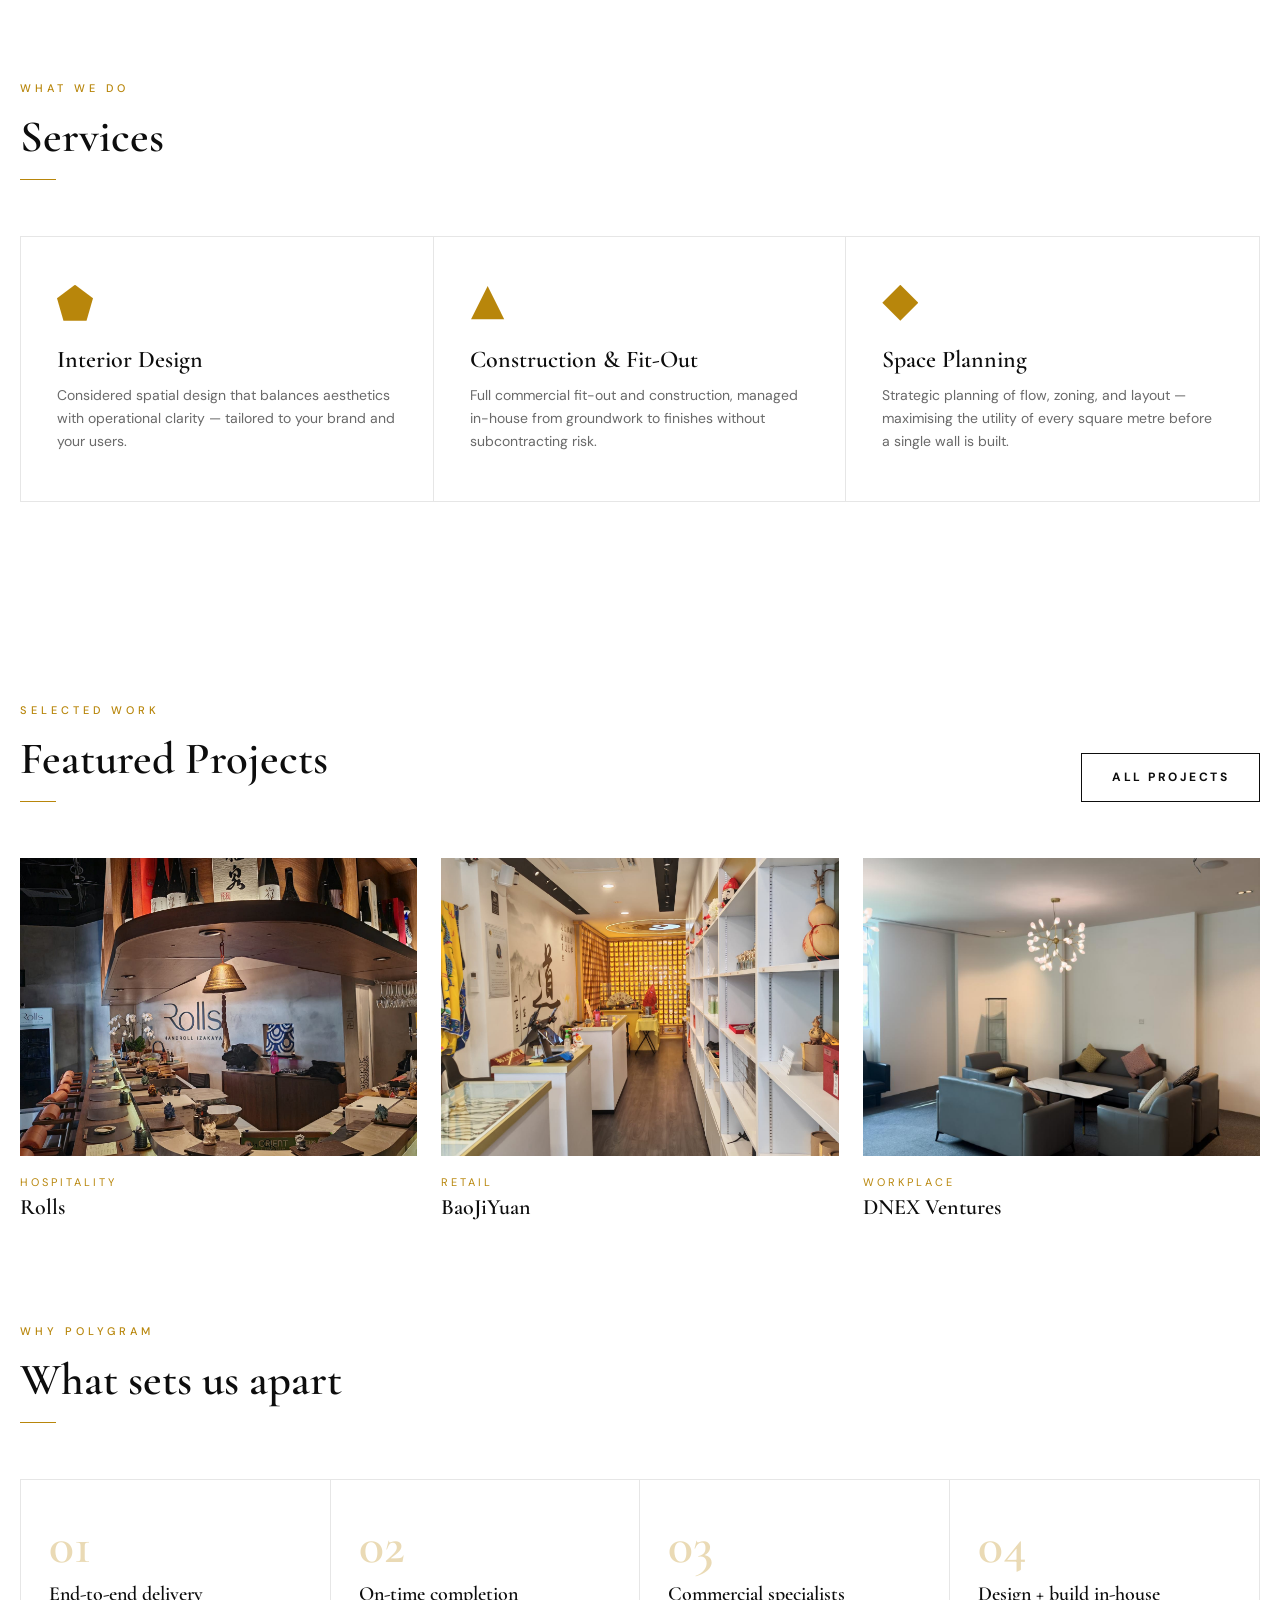
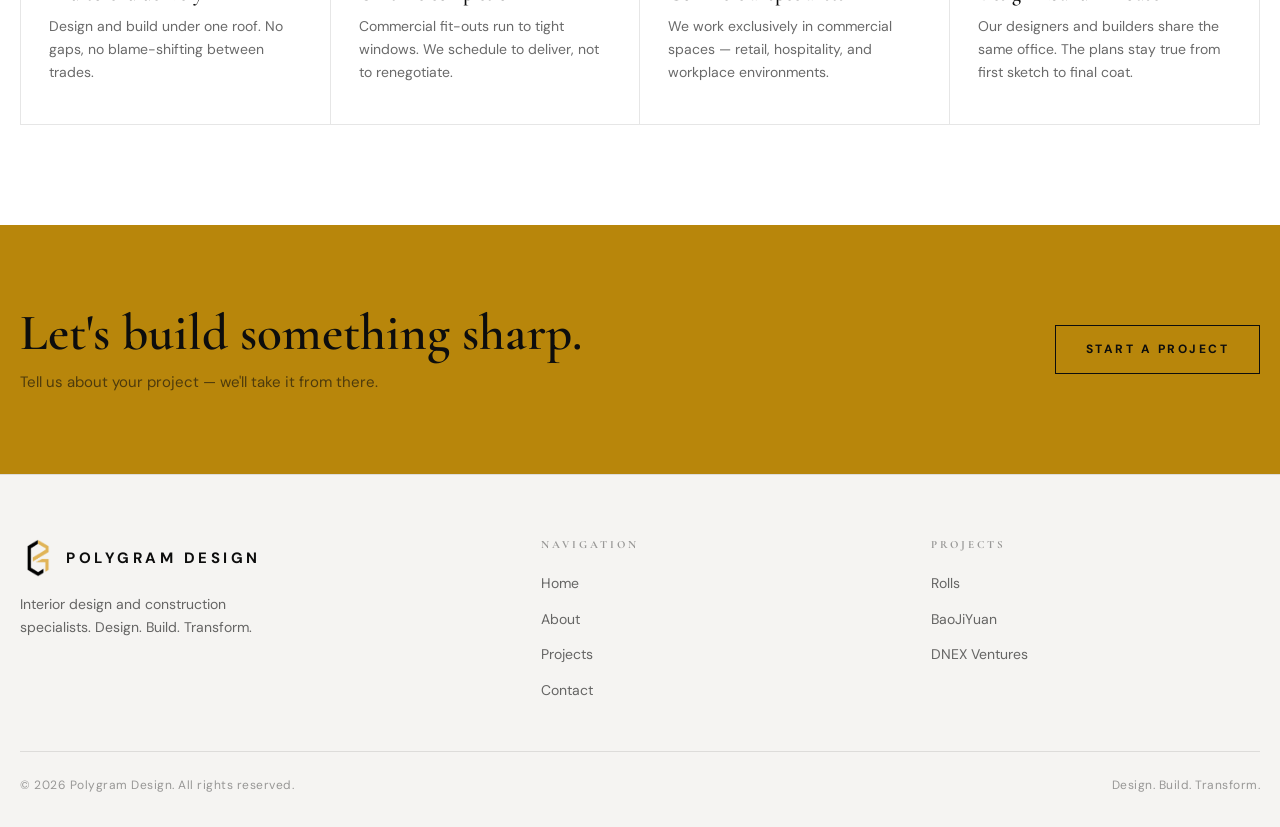
==== commit e751b5ca: "SEO audit: fix meta descriptions, favicon, OG tags, and sitemap - Updated all 7 pages: corrected sta" ====
--- a/index.html
+++ b/index.html
@@ -3,19 +3,20 @@
 <head>
 <meta charset="UTF-8">
 <meta name="viewport" content="width=device-width, initial-scale=1.0">
-<title>Polygram Design | Graphic &amp; Web Design Studio Singapore</title>
-<meta name="description" content="Polygram Design is a Singapore-based design studio specialising in branding, web design, and visual storytelling. Let's build something great together.">
+<title>Polygram Design | Interior Design &amp; Construction Studio Singapore</title>
+<meta name="description" content="Polygram Design is a Singapore interior design and construction studio delivering commercial fit-outs for hospitality, retail, and workplace clients.">
 <link rel="canonical" href="https://polygram.com.sg/">
 <meta property="og:type" content="website">
-<meta property="og:title" content="Polygram Design | Graphic &amp; Web Design Studio Singapore">
-<meta property="og:description" content="Polygram Design is a Singapore-based design studio specialising in branding, web design, and visual storytelling. Let's build something great together.">
-<meta property="og:image" content="https://polygram.com.sg/logo/polygram%20logo.png">
+<meta property="og:title" content="Polygram Design | Interior Design &amp; Construction Studio Singapore">
+<meta property="og:description" content="Polygram Design is a Singapore interior design and construction studio delivering commercial fit-outs for hospitality, retail, and workplace clients.">
+<meta property="og:image" content="https://polygram.com.sg/og-image.png">
 <meta property="og:url" content="https://polygram.com.sg/">
 <meta name="twitter:card" content="summary_large_image">
-<meta name="twitter:title" content="Polygram Design | Graphic &amp; Web Design Studio Singapore">
-<meta name="twitter:description" content="Polygram Design is a Singapore-based design studio specialising in branding, web design, and visual storytelling. Let's build something great together.">
-<meta name="twitter:image" content="https://polygram.com.sg/logo/polygram%20logo.png">
-<link rel="icon" href="/favicon.ico" type="image/x-icon">
+<meta name="twitter:title" content="Polygram Design | Interior Design &amp; Construction Studio Singapore">
+<meta name="twitter:description" content="Polygram Design is a Singapore interior design and construction studio delivering commercial fit-outs for hospitality, retail, and workplace clients.">
+<meta name="twitter:image" content="https://polygram.com.sg/og-image.png">
+<link rel="icon" type="image/png" href="/favicon.png">
+<link rel="apple-touch-icon" href="/favicon.png">
 <link rel="preconnect" href="https://fonts.googleapis.com">
 <link rel="preconnect" href="https://fonts.gstatic.com" crossorigin>
 <link href="https://fonts.googleapis.com/css2?family=Cormorant+Garamond:ital,wght@0,400;0,500;0,600;0,700;1,400;1,600&family=DM+Sans:wght@400;500;700&display=swap" rel="stylesheet">
